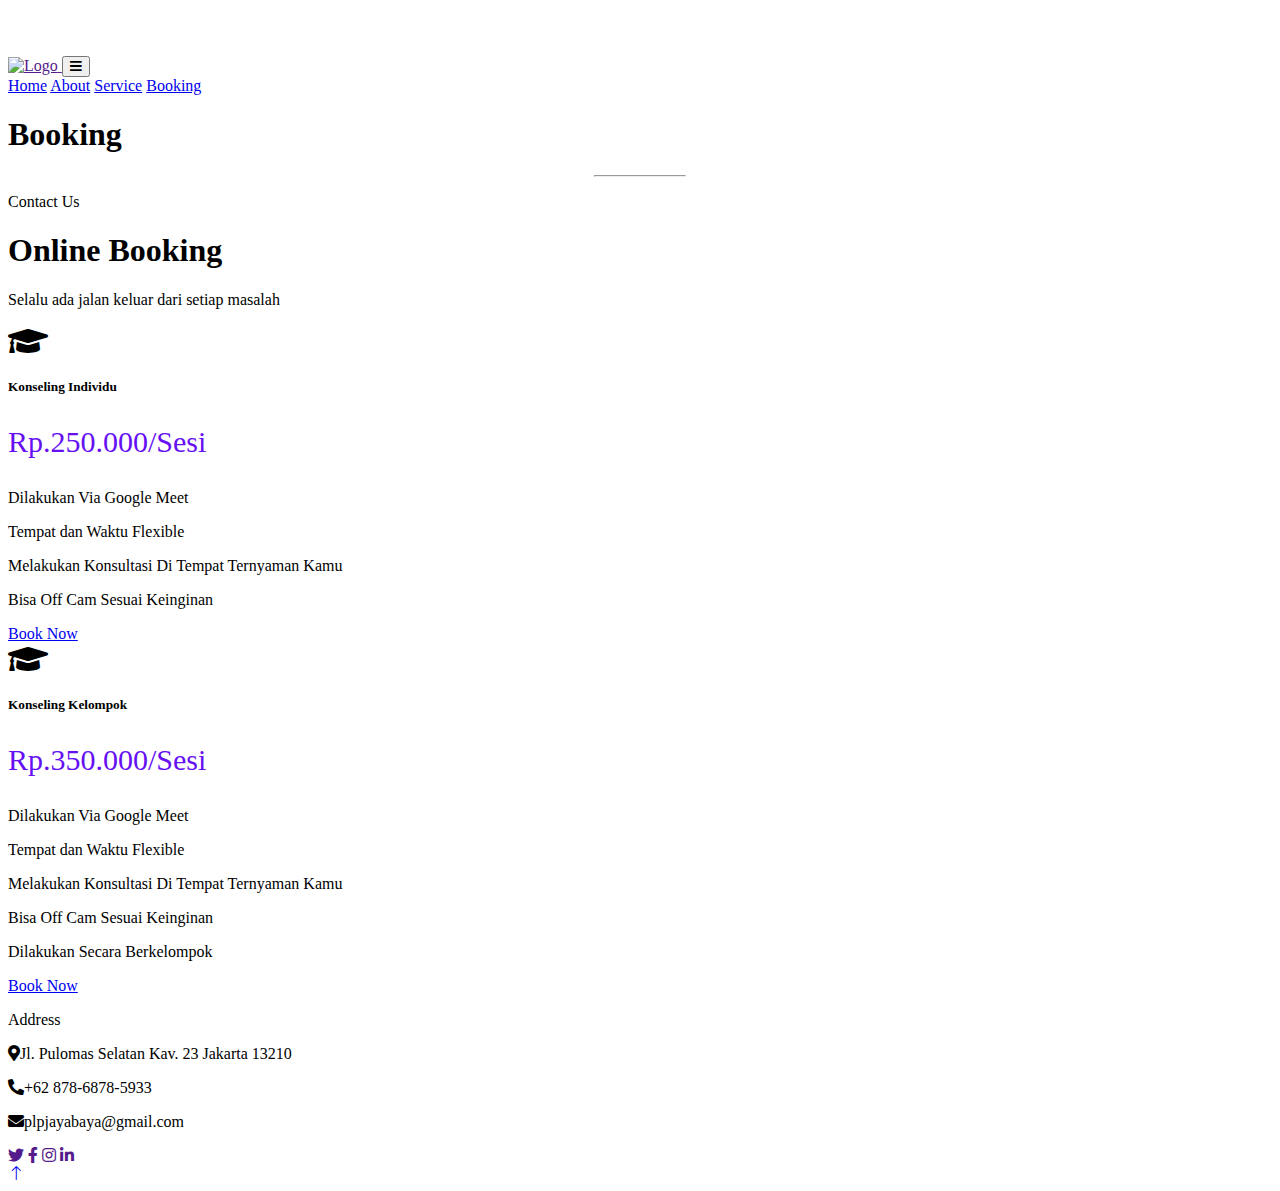
==== booking.html @ 87b5ebdf "Add files via upload" ====
<!DOCTYPE html>
<html lang="en">
  <head>
    <meta charset="utf-8" />
    <title>Konsultasi Psikologi Online Pusat Layanan Psikologi Jayabaya</title>
    <meta content="width=device-width, initial-scale=1.0" name="viewport" />
    <meta content="" name="keywords" />
    <meta content="" name="description" />

    <!-- Favicon -->
    <link href="img/ikon.ico" rel="icon" />

    <!-- Google Web Fonts -->
    <link rel="preconnect" href="https://fonts.googleapis.com" />
    <link rel="preconnect" href="https://fonts.gstatic.com" crossorigin />
    <link
      href="https://fonts.googleapis.com/css2?family=Heebo:wght@400;500&family=Jost:wght@500;600;700&display=swap"
      rel="stylesheet"
    />

    <!-- Icon Font Stylesheet -->
    <link
      href="https://cdnjs.cloudflare.com/ajax/libs/font-awesome/5.10.0/css/all.min.css"
      rel="stylesheet"
    />
    <link
      href="https://cdn.jsdelivr.net/npm/bootstrap-icons@1.4.1/font/bootstrap-icons.css"
      rel="stylesheet"
    />

    <!-- Libraries Stylesheet -->
    <link href="lib/animate/animate.min.css" rel="stylesheet" />
    <link href="lib/owlcarousel/assets/owl.carousel.min.css" rel="stylesheet" />
    <link href="lib/lightbox/css/lightbox.min.css" rel="stylesheet" />

    <!-- Customized Bootstrap Stylesheet -->
    <link href="css/bootstrap.min.css" rel="stylesheet" />

    <!-- Template Stylesheet -->
    <link href="css/style.css" rel="stylesheet" />
  </head>

  <body>
    <div class="container-xxl bg-white p-0">
      <!-- Spinner Start -->
      <div
        id="spinner"
        class="show bg-white position-fixed translate-middle w-100 vh-100 top-50 start-50 d-flex align-items-center justify-content-center"
      >
        <div
          class="spinner-grow text-primary"
          style="width: 3rem; height: 3rem"
          role="status"
        >
          <span class="sr-only">Loading...</span>
        </div>
      </div>
      <!-- Spinner End -->

      <!-- Navbar & Hero Start -->
      <div class="container-xxl position-relative p-0">
        <nav
          class="navbar navbar-expand-lg navbar-light px-4 px-lg-5 py-3 py-lg-0"
        >
          <a href="" class="navbar-brand p-0">
            <img src="img/logo.png" alt="Logo" />
          </a>
          <button
            class="navbar-toggler"
            type="button"
            data-bs-toggle="collapse"
            data-bs-target="#navbarCollapse"
          >
            <span class="fa fa-bars"></span>
          </button>
          <div class="collapse navbar-collapse" id="navbarCollapse">
            <div class="navbar-nav mx-auto py-0">
              <a href="index.html" class="nav-item nav-link">Home</a>
              <a href="about.html" class="nav-item nav-link">About</a>
              <a href="service.html" class="nav-item nav-link">Service</a>
              <a href="booking.html" class="nav-item nav-link active"
                >Booking</a
              >
            </div>
          </div>
        </nav>

        <div class="container-xxl py-5 bg-primary hero-header">
          <div class="container my-5 py-5 px-lg-5">
            <div class="row g-5 py-5">
              <div class="col-12 text-center">
                <h1 class="text-white animated slideInDown">Booking</h1>
                <hr class="bg-white mx-auto mt-0" style="width: 90px" />
              </div>
            </div>
          </div>
        </div>
      </div>
      <!-- Navbar & Hero End -->

      <!-- Contact Start -->
      <div class="container-xxl py-5">
        <div class="container py-5 px-lg-5">
          <div class="wow fadeInUp" data-wow-delay="0.1s">
            <p class="section-title text-secondary justify-content-center">
              <span></span>Contact Us<span></span>
            </p>
            <h1 class="text-center mb-5">Online Booking</h1>
          </div>
          <div class="row justify-content-center">
            <div class="col-lg-7">
              <div class="wow fadeInUp" data-wow-delay="0.3s">
                <p class="text-center mb-4">
                  Selalu ada jalan keluar dari setiap masalah
                </p>
              </div>
            </div>
            <div class="row">
              <div class="col-lg-6 col-md-6 wow fadeInUp" data-wow-delay="0.1s">
                <div
                  class="service-item d-flex flex-column text-center rounded"
                >
                  <div class="service-icon flex-shrink-0">
                    <i class="fa fa-graduation-cap fa-2x"></i>
                  </div>
                  <h5 class="mb-3">Konseling Individu</h5>
                  <div class="price">
                    <p class="amount" style="font-size: 30px; color: #6610f2">
                      Rp.250.000<span>/Sesi</span>
                    </p>
                  </div>
                  <p>Dilakukan Via Google Meet</p>
                  <p>Tempat dan Waktu Flexible</p>
                  <p>Melakukan Konsultasi Di Tempat Ternyaman Kamu</p>
                  <p>Bisa Off Cam Sesuai Keinginan</p>
                  <a
                    class="btn btn-lg-square"
                    href="https://docs.google.com/forms/d/e/1FAIpQLSeLxYf3WmjecZf7Df10K8-OoCsSTxPbg92JedQZe4Asd4wvgA/viewform?pli=1"
                    >Book Now</a
                  >
                </div>
              </div>
              <div class="col-lg-6 col-md-6 wow fadeInUp" data-wow-delay="0.1s">
                <div
                  class="service-item d-flex flex-column text-center rounded"
                >
                  <div class="service-icon flex-shrink-0">
                    <i class="fa fa-graduation-cap fa-2x"></i>
                  </div>
                  <h5 class="mb-3">Konseling Kelompok</h5>
                  <div class="price">
                    <p class="amount" style="font-size: 30px; color: #6610f2">
                      Rp.350.000<span>/Sesi</span>
                    </p>
                  </div>
                  <p>Dilakukan Via Google Meet</p>
                  <p>Tempat dan Waktu Flexible</p>
                  <p>Melakukan Konsultasi Di Tempat Ternyaman Kamu</p>
                  <p>Bisa Off Cam Sesuai Keinginan</p>
                  <p>Dilakukan Secara Berkelompok</p>
                  <a
                    class="btn btn-lg-square"
                    href="https://docs.google.com/forms/d/e/1FAIpQLSeLxYf3WmjecZf7Df10K8-OoCsSTxPbg92JedQZe4Asd4wvgA/viewform?pli=1"
                    >Book Now</a
                  >
                </div>
              </div>
            </div>
          </div>
        </div>
      </div>
      <!-- Contact End -->

      <!-- Footer Start -->
      <div
        class="container-fluid bg-primary text-light footer wow fadeIn"
        data-wow-delay="0.1s"
      >
        <div class="container py-5 px-lg-5">
          <div class="row g-5">
            <div class="col-md-6 col-lg-3">
              <p class="section-title text-white h5 mb-4">
                Address<span></span>
              </p>
              <p>
                <i class="fa fa-map-marker-alt me-3"></i>Jl. Pulomas Selatan
                Kav. 23 Jakarta 13210
              </p>
              <p><i class="fa fa-phone-alt me-3"></i>+62 878-6878-5933</p>
              <p><i class="fa fa-envelope me-3"></i>plpjayabaya@gmail.com</p>
              <div class="d-flex pt-2">
                <a class="btn btn-outline-light btn-social" href=""
                  ><i class="fab fa-twitter"></i
                ></a>
                <a class="btn btn-outline-light btn-social" href=""
                  ><i class="fab fa-facebook-f"></i
                ></a>
                <a class="btn btn-outline-light btn-social" href=""
                  ><i class="fab fa-instagram"></i
                ></a>
                <a class="btn btn-outline-light btn-social" href=""
                  ><i class="fab fa-linkedin-in"></i
                ></a>
              </div>
            </div>
          </div>
        </div>
      </div>
      <!-- Footer End -->

      <!-- Back to Top -->
      <a href="#" class="btn btn-lg btn-secondary btn-lg-square back-to-top"
        ><i class="bi bi-arrow-up"></i
      ></a>
    </div>

    <!-- JavaScript Libraries -->
    <script src="https://code.jquery.com/jquery-3.4.1.min.js"></script>
    <script src="https://cdn.jsdelivr.net/npm/bootstrap@5.0.0/dist/js/bootstrap.bundle.min.js"></script>
    <script src="lib/wow/wow.min.js"></script>
    <script src="lib/easing/easing.min.js"></script>
    <script src="lib/waypoints/waypoints.min.js"></script>
    <script src="lib/counterup/counterup.min.js"></script>
    <script src="lib/owlcarousel/owl.carousel.min.js"></script>
    <script src="lib/isotope/isotope.pkgd.min.js"></script>
    <script src="lib/lightbox/js/lightbox.min.js"></script>

    <!-- Template Javascript -->
    <script src="js/main.js"></script>
  </body>
</html>
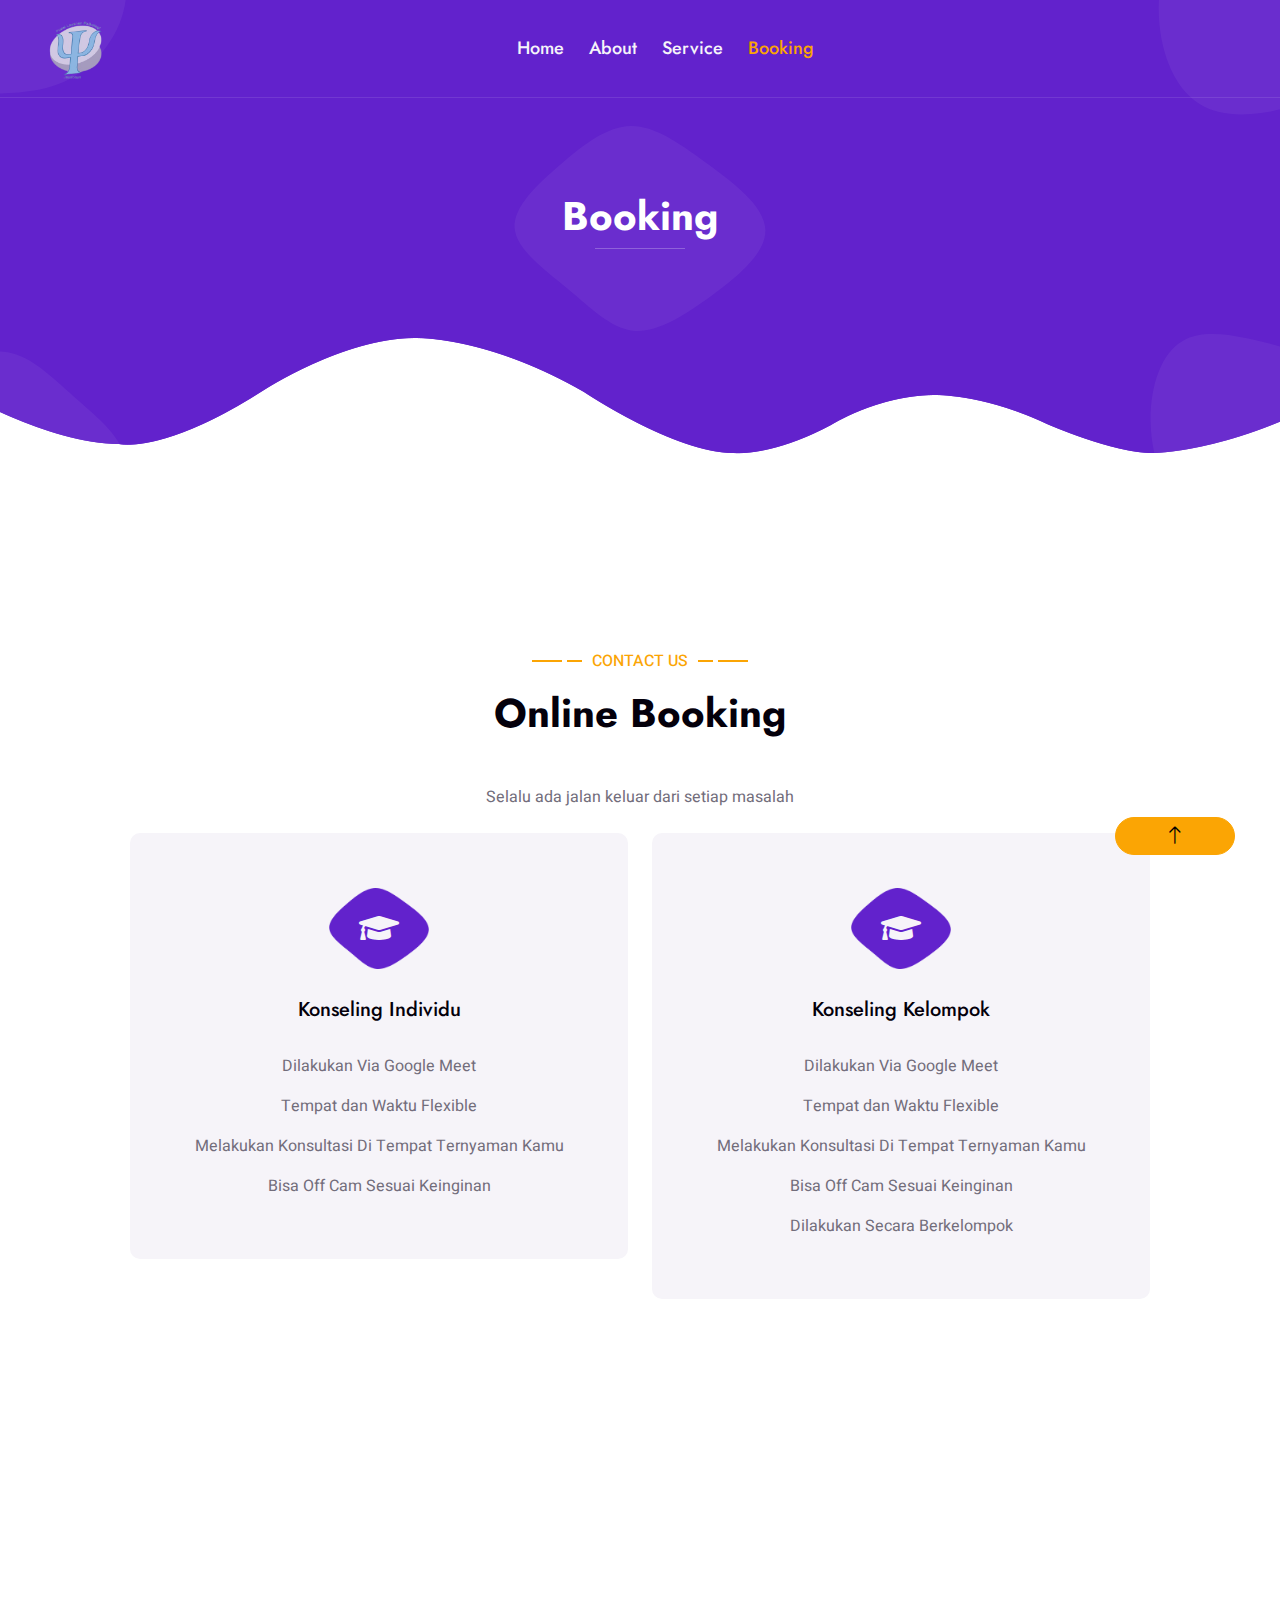
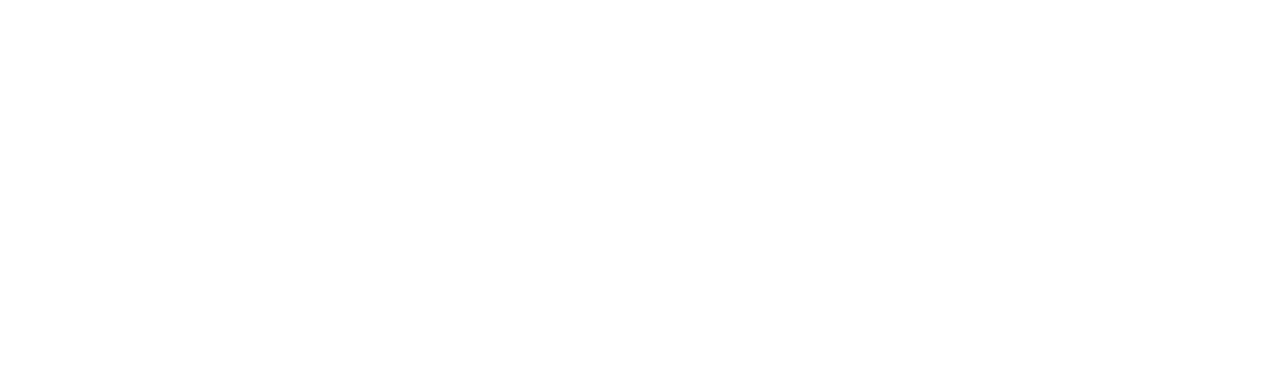
==== commit 405d0273: "Add files via upload" ====
--- a/booking.html
+++ b/booking.html
@@ -125,9 +125,7 @@
                   </div>
                   <h5 class="mb-3">Konseling Individu</h5>
                   <div class="price">
-                    <p class="amount" style="font-size: 30px; color: #6610f2">
-                      Rp.250.000<span>/Sesi</span>
-                    </p>
+                    <p class="amount"></p>
                   </div>
                   <p>Dilakukan Via Google Meet</p>
                   <p>Tempat dan Waktu Flexible</p>
@@ -149,9 +147,7 @@
                   </div>
                   <h5 class="mb-3">Konseling Kelompok</h5>
                   <div class="price">
-                    <p class="amount" style="font-size: 30px; color: #6610f2">
-                      Rp.350.000<span>/Sesi</span>
-                    </p>
+                    <p class="amount"></p>
                   </div>
                   <p>Dilakukan Via Google Meet</p>
                   <p>Tempat dan Waktu Flexible</p>
--- a/css/style.css
+++ b/css/style.css
@@ -0,0 +1,565 @@
+/********** Template CSS **********/
+:root {
+  --primary: #6222cc;
+  --secondary: #fba504;
+  --light: #f6f4f9;
+  --dark: #04000b;
+}
+
+/*** Spinner ***/
+#spinner {
+  opacity: 0;
+  visibility: hidden;
+  transition: opacity 0.5s ease-out, visibility 0s linear 0.5s;
+  z-index: 99999;
+}
+
+#spinner.show {
+  transition: opacity 0.5s ease-out, visibility 0s linear 0s;
+  visibility: visible;
+  opacity: 1;
+}
+
+.back-to-top {
+  position: fixed;
+  display: none;
+  right: 45px;
+  bottom: 45px;
+  z-index: 99;
+}
+
+/*** Heading ***/
+h1,
+h2,
+.fw-bold {
+  font-weight: 700 !important;
+}
+
+h3,
+h4,
+.fw-semi-bold {
+  font-weight: 600 !important;
+}
+
+h5,
+h6,
+.fw-medium {
+  font-weight: 500 !important;
+}
+
+/*** Button ***/
+.btn {
+  font-weight: 500;
+  transition: 0.5s;
+}
+
+.btn:hover {
+  box-shadow: 0 0 10px rgba(0, 0, 0, 0.5);
+}
+
+.btn-square {
+  width: 38px;
+  height: 38px;
+}
+
+.btn-sm-square {
+  width: 32px;
+  height: 32px;
+}
+
+.btn-lg-square {
+  width: 120px;
+  height: 38px;
+}
+
+.btn-square,
+.btn-sm-square,
+.btn-lg-square {
+  padding: 0;
+  display: flex;
+  align-items: center;
+  justify-content: center;
+  font-weight: normal;
+  border-radius: 50px;
+}
+
+/*** Navbar ***/
+.navbar .dropdown-toggle::after {
+  border: none;
+  content: "\f067";
+  font-family: "Font Awesome 5 Free";
+  font-size: 10px;
+  font-weight: bold;
+  vertical-align: middle;
+  margin-left: 8px;
+}
+
+.navbar-light .navbar-nav .nav-link {
+  position: relative;
+  margin-right: 25px;
+  padding: 35px 0;
+  font-family: "Jost", sans-serif;
+  font-size: 18px;
+  font-weight: 500;
+  color: var(--light) !important;
+  outline: none;
+  transition: 0.5s;
+}
+
+.sticky-top.navbar-light .navbar-nav .nav-link {
+  padding: 20px 0;
+  color: var(--dark) !important;
+}
+
+.navbar-light .navbar-nav .nav-link:hover,
+.navbar-light .navbar-nav .nav-link.active {
+  color: var(--secondary) !important;
+}
+
+.navbar-light .navbar-brand h1 {
+  color: #ffffff;
+}
+
+.navbar-light .navbar-brand img {
+  max-height: 60px;
+  transition: 0.5s;
+}
+
+.sticky-top.navbar-light .navbar-brand img {
+  max-height: 45px;
+}
+
+@media (max-width: 991.98px) {
+  .sticky-top.navbar-light {
+    position: relative;
+    background: #ffffff;
+  }
+
+  .navbar-light .navbar-collapse {
+    margin-top: 15px;
+    border-top: 1px solid #dddddd;
+  }
+
+  .navbar-light .navbar-nav .nav-link,
+  .sticky-top.navbar-light .navbar-nav .nav-link {
+    padding: 10px 0;
+    margin-left: 0;
+    color: var(--dark) !important;
+  }
+
+  .navbar-light .navbar-brand h1 {
+    color: var(--primary);
+  }
+
+  .navbar-light .navbar-brand img {
+    max-height: 45px;
+  }
+}
+
+@media (min-width: 992px) {
+  .navbar-light {
+    position: absolute;
+    width: 100%;
+    top: 0;
+    left: 0;
+    border-bottom: 1px solid rgba(256, 256, 256, 0.1);
+    z-index: 999;
+  }
+
+  .sticky-top.navbar-light {
+    position: fixed;
+    background: #ffffff;
+  }
+
+  .sticky-top.navbar-light .navbar-brand h1 {
+    color: var(--primary);
+  }
+
+  .navbar-light .navbar-nav .nav-item .dropdown-menu {
+    display: block;
+    border: none;
+    margin-top: 0;
+    top: 150%;
+    opacity: 0;
+    visibility: hidden;
+    transition: 0.5s;
+  }
+
+  .navbar-light .navbar-nav .nav-item:hover .dropdown-menu {
+    top: 100%;
+    visibility: visible;
+    transition: 0.5s;
+    opacity: 1;
+  }
+
+  .navbar-light .btn {
+    color: var(--dark);
+    background: #ffffff;
+  }
+
+  .sticky-top.navbar-light .btn {
+    color: var(--dark);
+    background: var(--secondary);
+  }
+}
+
+/*** Hero Header ***/
+.hero-header {
+  margin-bottom: 6rem;
+  padding: 18rem 0;
+  background: url(../img/blob-top-left.png), url(../img/blob-top-right.png),
+    url(../img/blob-bottom-left.png), url(../img/blob-bottom-right.png),
+    url(../img/blob-center.png), url(../img/bg-bottom.png);
+  background-position: left 0px top 0px, right 0px top 0px, left 0px bottom 0px,
+    right 0px bottom 0px, center center, center bottom;
+  background-repeat: no-repeat;
+}
+
+@media (max-width: 991.98px) {
+  .hero-header {
+    padding: 6rem 0 9rem 0;
+  }
+}
+.hero-header1 {
+  margin-bottom: 6rem;
+  padding: 5rem 0;
+  background: url(../img/blob-top-left.png), url(../img/blob-top-right.png),
+    url(../img/blob-bottom-left.png), url(../img/blob-bottom-right.png),
+    url(../img/blob-center.png), url(../img/bg-bottom.png);
+  background-position: left 0px top 0px, right 0px top 0px, left 0px bottom 0px,
+    right 0px bottom 0px, center center, center bottom;
+  background-repeat: no-repeat;
+}
+/*** Container ***/
+.container1 {
+  width: 300px;
+  margin: 0 auto;
+  padding: 20px;
+  text-align: center;
+}
+/*** Section Title ***/
+.section-title {
+  position: relative;
+  display: flex;
+  align-items: center;
+  font-weight: 500;
+  text-transform: uppercase;
+}
+
+.section-title span:first-child,
+.section-title span:last-child {
+  position: relative;
+  display: inline-block;
+  margin-right: 30px;
+  width: 30px;
+  height: 2px;
+}
+
+.section-title span:last-child {
+  margin-right: 0;
+  margin-left: 30px;
+}
+
+.section-title span:first-child::after,
+.section-title span:last-child::after {
+  position: absolute;
+  content: "";
+  width: 15px;
+  height: 2px;
+  top: 0;
+  right: -20px;
+}
+
+.section-title span:last-child::after {
+  right: auto;
+  left: -20px;
+}
+
+.section-title.text-primary span:first-child,
+.section-title.text-primary span:last-child,
+.section-title.text-primary span:first-child::after,
+.section-title.text-primary span:last-child::after {
+  background: var(--primary);
+}
+
+.section-title.text-secondary span:first-child,
+.section-title.text-secondary span:last-child,
+.section-title.text-secondary span:first-child::after,
+.section-title.text-secondary span:last-child::after {
+  background: var(--secondary);
+}
+
+.section-title.text-white span:first-child,
+.section-title.text-white span:last-child,
+.section-title.text-white span:first-child::after,
+.section-title.text-white span:last-child::after {
+  background: #ffffff;
+}
+
+/*** Feature ***/
+.feature-item {
+  transition: 0.5s;
+}
+
+.feature-item:hover {
+  margin-top: -15px;
+}
+
+/*** About ***/
+.progress {
+  height: 5px;
+}
+
+.progress .progress-bar {
+  width: 0px;
+  transition: 3s;
+}
+
+/*** Fact ***/
+.fact {
+  margin: 6rem 0;
+  background: url(../img/blob-top-left.png), url(../img/blob-top-right.png),
+    url(../img/blob-bottom-left.png), url(../img/blob-bottom-right.png),
+    url(../img/blob-center.png);
+  background-position: left 0px top 0px, right 0px top 0px, left 0px bottom 0px,
+    right 0px bottom 0px, center center;
+  background-repeat: no-repeat;
+}
+
+/*** Service ***/
+.service-item {
+  position: relative;
+  padding: 45px 30px;
+  background: var(--light);
+  overflow: hidden;
+  transition: 0.5s;
+}
+
+.service-item:hover {
+  margin-top: -15px;
+  padding-bottom: 60px;
+  background: var(--primary);
+}
+
+.service-item .service-icon {
+  margin: 0 auto 20px auto;
+  width: 100px;
+  height: 100px;
+  display: flex;
+  align-items: center;
+  justify-content: center;
+  color: var(--light);
+  background: url(../img/blob-primary.png) center center no-repeat;
+  background-size: contain;
+  transition: 0.5s;
+}
+
+.service-item:hover .service-icon {
+  color: var(--dark);
+  background: url(../img/blob-secondary.png) center center no-repeat;
+  background-size: contain;
+}
+
+.service-item h5,
+.service-item p {
+  transition: 0.5s;
+}
+
+.service-item:hover h5,
+.service-item:hover p {
+  color: #ffffff;
+}
+
+.service-item a.btn {
+  position: absolute;
+  bottom: -40px;
+  left: 50%;
+  transform: translateX(-50%);
+  color: var(--primary);
+  background: #ffffff;
+  border-radius: 40px 40px 0 0;
+  transition: 0.5s;
+  z-index: 1;
+}
+
+.service-item a.btn:hover {
+  color: var(--dark);
+  background: var(--secondary);
+}
+
+.service-item:hover a.btn {
+  bottom: 0;
+}
+
+/*** Project Portfolio ***/
+#portfolio-flters li {
+  display: inline-block;
+  font-weight: 500;
+  color: var(--dark);
+  cursor: pointer;
+  transition: 0.5s;
+  border-bottom: 2px solid transparent;
+}
+
+#portfolio-flters li:hover,
+#portfolio-flters li.active {
+  color: var(--primary);
+  border-color: var(--primary);
+}
+
+.portfolio-item img {
+  transition: 0.5s;
+}
+
+.portfolio-item:hover img {
+  transform: scale(1.1);
+}
+
+.portfolio-item .portfolio-overlay {
+  position: absolute;
+  display: flex;
+  align-items: center;
+  justify-content: center;
+  width: 100%;
+  height: 100%;
+  top: 0;
+  left: 0;
+  background: rgba(98, 34, 204, 0.9);
+  transition: 0.5s;
+  opacity: 0;
+}
+
+.portfolio-item:hover .portfolio-overlay {
+  opacity: 1;
+}
+
+/*** Newsletter ***/
+.newsletter {
+  margin: 6rem 0;
+  background: url(../img/blob-top-left.png), url(../img/blob-top-right.png),
+    url(../img/blob-bottom-left.png), url(../img/blob-bottom-right.png),
+    url(../img/blob-center.png);
+  background-position: left 0px top 0px, right 0px top 0px, left 0px bottom 0px,
+    right 0px bottom 0px, center center;
+  background-repeat: no-repeat;
+}
+
+/*** Testimonial ***/
+.testimonial-carousel .testimonial-item {
+  padding: 0 30px 30px 30px;
+}
+
+.testimonial-carousel .owl-nav {
+  display: flex;
+  justify-content: center;
+}
+
+.testimonial-carousel .owl-nav .owl-prev,
+.testimonial-carousel .owl-nav .owl-next {
+  margin: 0 12px;
+  width: 60px;
+  height: 60px;
+  display: flex;
+  align-items: center;
+  justify-content: center;
+  color: var(--primary);
+  background: var(--light);
+  border-radius: 60px;
+  font-size: 22px;
+  transition: 0.5s;
+}
+
+.testimonial-carousel .owl-nav .owl-prev:hover,
+.testimonial-carousel .owl-nav .owl-next:hover {
+  color: #ffffff;
+  background: var(--primary);
+  box-shadow: 0 0 10px rgba(0, 0, 0, 0.5);
+}
+
+/*** Team ***/
+.team-item .btn {
+  color: var(--primary);
+  background: #ffffff;
+}
+
+.team-item .btn:hover {
+  color: #ffffff;
+  background: var(--primary);
+}
+
+/*** Footer ***/
+.footer {
+  margin-top: 6rem;
+  padding-top: 9rem;
+  background: url(../img/bg-top.png), url(../img/map.png);
+  background-position: center top, center center;
+  background-repeat: no-repeat;
+}
+
+.footer .btn.btn-social {
+  margin-right: 5px;
+  width: 40px;
+  height: 40px;
+  display: flex;
+  align-items: center;
+  justify-content: center;
+  color: var(--light);
+  border: 1px solid rgba(256, 256, 256, 0.1);
+  border-radius: 40px;
+  transition: 0.3s;
+}
+
+.footer .btn.btn-social:hover {
+  color: var(--primary);
+}
+
+.footer .btn.btn-link {
+  display: block;
+  margin-bottom: 10px;
+  padding: 0;
+  text-align: left;
+  color: var(--light);
+  font-weight: normal;
+  transition: 0.3s;
+}
+
+.footer .btn.btn-link::before {
+  position: relative;
+  content: "\f105";
+  font-family: "Font Awesome 5 Free";
+  font-weight: 900;
+  margin-right: 10px;
+}
+
+.footer .btn.btn-link:hover {
+  letter-spacing: 1px;
+  box-shadow: none;
+  color: var(--secondary);
+}
+
+.footer .copyright {
+  padding: 25px 0;
+  font-size: 14px;
+  border-top: 1px solid rgba(256, 256, 256, 0.1);
+}
+
+.footer .copyright a {
+  color: var(--light);
+}
+
+.footer .footer-menu a {
+  margin-right: 15px;
+  padding-right: 15px;
+  border-right: 1px solid rgba(255, 255, 255, 0.1);
+}
+
+.footer .footer-menu a:last-child {
+  margin-right: 0;
+  padding-right: 0;
+  border-right: none;
+}
+
+.footer .copyright a:hover,
+.footer .footer-menu a:hover {
+  color: var(--secondary);
+}
